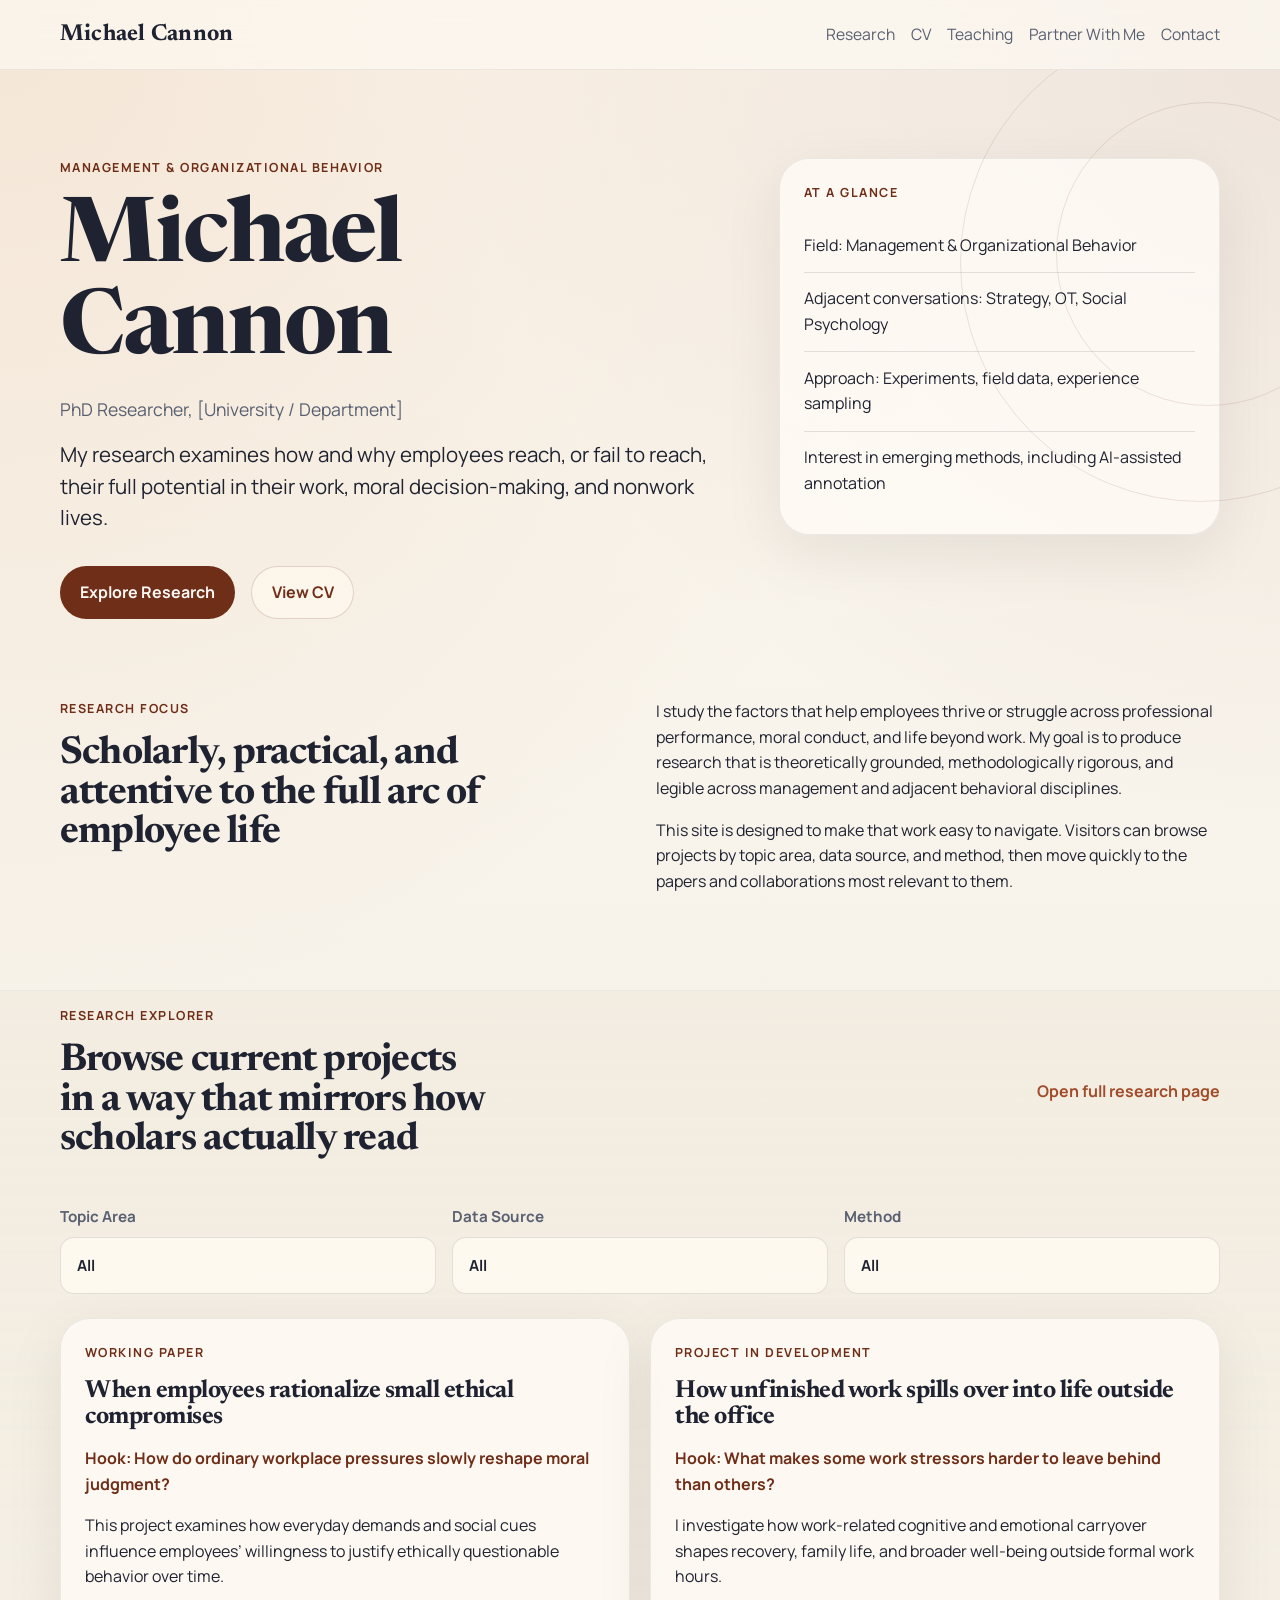
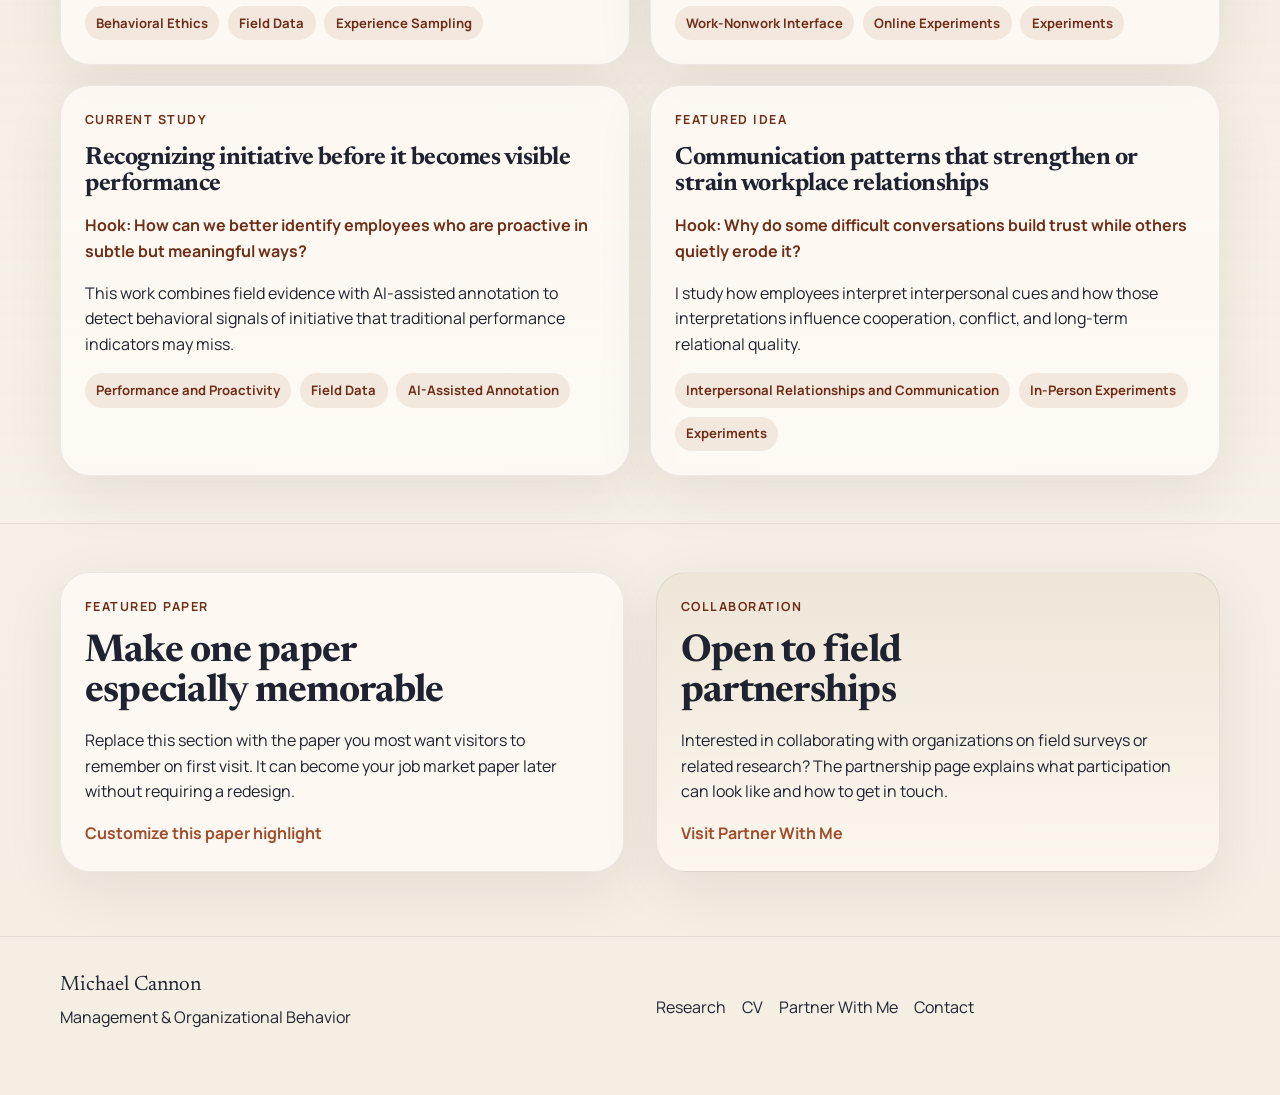
==== index.html @ 0a99ddda "Add files via upload" ====
<!DOCTYPE html>
<html lang="en">
  <head>
    <meta charset="UTF-8" />
    <meta name="viewport" content="width=device-width, initial-scale=1.0" />
    <title>Michael Cannon | Management & Organizational Behavior</title>
    <meta
      name="description"
      content="Academic website for Michael Cannon, a Management and Organizational Behavior scholar studying how employees reach, or fail to reach, their full potential in work and life."
    />
    <link rel="preconnect" href="https://fonts.googleapis.com" />
    <link rel="preconnect" href="https://fonts.gstatic.com" crossorigin />
    <link
      href="https://fonts.googleapis.com/css2?family=Newsreader:opsz,wght@6..72,400;6..72,500;6..72,700&family=Manrope:wght@400;500;600;700&display=swap"
      rel="stylesheet"
    />
    <link rel="stylesheet" href="styles.css" />
  </head>
  <body data-page="home">
    <header class="site-header">
      <div class="container nav-shell">
        <a class="wordmark" href="index.html">Michael Cannon</a>
        <nav class="site-nav" aria-label="Primary">
          <a href="research.html">Research</a>
          <a href="cv.html">CV</a>
          <a href="teaching.html">Teaching</a>
          <a href="partner.html">Partner With Me</a>
          <a href="contact.html">Contact</a>
        </nav>
      </div>
    </header>

    <main>
      <section class="hero">
        <div class="container hero-grid">
          <div class="hero-copy">
            <p class="eyebrow">Management & Organizational Behavior</p>
            <h1>Michael Cannon</h1>
            <p class="hero-affiliation">PhD Researcher, [University / Department]</p>
            <p class="hero-statement">
              My research examines how and why employees reach, or fail to
              reach, their full potential in their work, moral decision-making,
              and nonwork lives.
            </p>
            <div class="hero-actions">
              <a class="button button-primary" href="research.html">Explore Research</a>
              <a class="button button-secondary" href="cv.html">View CV</a>
            </div>
          </div>
          <aside class="hero-panel">
            <p class="panel-label">At a Glance</p>
            <ul class="quick-facts">
              <li>Field: Management & Organizational Behavior</li>
              <li>Adjacent conversations: Strategy, OT, Social Psychology</li>
              <li>Approach: Experiments, field data, experience sampling</li>
              <li>Interest in emerging methods, including AI-assisted annotation</li>
            </ul>
          </aside>
        </div>
        <div class="hero-orbit hero-orbit-one"></div>
        <div class="hero-orbit hero-orbit-two"></div>
      </section>

      <section class="section">
        <div class="container intro-grid">
          <div>
            <p class="section-kicker">Research Focus</p>
            <h2>Scholarly, practical, and attentive to the full arc of employee life</h2>
          </div>
          <div>
            <p>
              I study the factors that help employees thrive or struggle across
              professional performance, moral conduct, and life beyond work. My
              goal is to produce research that is theoretically grounded,
              methodologically rigorous, and legible across management and
              adjacent behavioral disciplines.
            </p>
            <p>
              This site is designed to make that work easy to navigate. Visitors
              can browse projects by topic area, data source, and method, then
              move quickly to the papers and collaborations most relevant to
              them.
            </p>
          </div>
        </div>
      </section>

      <section class="section section-accent">
        <div class="container">
          <div class="section-heading">
            <div>
              <p class="section-kicker">Research Explorer</p>
              <h2>Browse current projects in a way that mirrors how scholars actually read</h2>
            </div>
            <a class="text-link" href="research.html">Open full research page</a>
          </div>

          <div class="filter-toolbar">
            <label>
              Topic Area
              <select data-filter="topic">
                <option value="all">All</option>
                <option value="behavioral-ethics">Behavioral Ethics</option>
                <option value="work-nonwork">Work-Nonwork Interface</option>
                <option value="performance-proactivity">Performance and Proactivity</option>
                <option value="relationships-communication">Interpersonal Relationships and Communication</option>
              </select>
            </label>
            <label>
              Data Source
              <select data-filter="data">
                <option value="all">All</option>
                <option value="field-data">Field Data</option>
                <option value="online-experiments">Online Experiments</option>
                <option value="in-person-experiments">In-Person Experiments</option>
                <option value="archival-data">Archival Data</option>
              </select>
            </label>
            <label>
              Method
              <select data-filter="method">
                <option value="all">All</option>
                <option value="experience-sampling">Experience Sampling</option>
                <option value="experiments">Experiments</option>
                <option value="ai-assisted-annotation">AI-Assisted Annotation</option>
              </select>
            </label>
          </div>

          <div class="card-grid" data-card-grid>
            <article
              class="research-card"
              data-topic="behavioral-ethics"
              data-data="field-data"
              data-method="experience-sampling"
            >
              <p class="card-type">Working Paper</p>
              <h3>When employees rationalize small ethical compromises</h3>
              <p class="card-hook">Hook: How do ordinary workplace pressures slowly reshape moral judgment?</p>
              <p>
                This project examines how everyday demands and social cues influence
                employees’ willingness to justify ethically questionable behavior over time.
              </p>
              <ul class="tag-list">
                <li>Behavioral Ethics</li>
                <li>Field Data</li>
                <li>Experience Sampling</li>
              </ul>
            </article>

            <article
              class="research-card"
              data-topic="work-nonwork"
              data-data="online-experiments"
              data-method="experiments"
            >
              <p class="card-type">Project in Development</p>
              <h3>How unfinished work spills over into life outside the office</h3>
              <p class="card-hook">Hook: What makes some work stressors harder to leave behind than others?</p>
              <p>
                I investigate how work-related cognitive and emotional carryover shapes
                recovery, family life, and broader well-being outside formal work hours.
              </p>
              <ul class="tag-list">
                <li>Work-Nonwork Interface</li>
                <li>Online Experiments</li>
                <li>Experiments</li>
              </ul>
            </article>

            <article
              class="research-card"
              data-topic="performance-proactivity"
              data-data="field-data"
              data-method="ai-assisted-annotation"
            >
              <p class="card-type">Current Study</p>
              <h3>Recognizing initiative before it becomes visible performance</h3>
              <p class="card-hook">Hook: How can we better identify employees who are proactive in subtle but meaningful ways?</p>
              <p>
                This work combines field evidence with AI-assisted annotation to detect
                behavioral signals of initiative that traditional performance indicators may miss.
              </p>
              <ul class="tag-list">
                <li>Performance and Proactivity</li>
                <li>Field Data</li>
                <li>AI-Assisted Annotation</li>
              </ul>
            </article>

            <article
              class="research-card"
              data-topic="relationships-communication"
              data-data="in-person-experiments"
              data-method="experiments"
            >
              <p class="card-type">Featured Idea</p>
              <h3>Communication patterns that strengthen or strain workplace relationships</h3>
              <p class="card-hook">Hook: Why do some difficult conversations build trust while others quietly erode it?</p>
              <p>
                I study how employees interpret interpersonal cues and how those
                interpretations influence cooperation, conflict, and long-term relational quality.
              </p>
              <ul class="tag-list">
                <li>Interpersonal Relationships and Communication</li>
                <li>In-Person Experiments</li>
                <li>Experiments</li>
              </ul>
            </article>
          </div>

          <p class="empty-state" data-empty-state hidden>
            No projects match that exact filter combination yet.
          </p>
        </div>
      </section>

      <section class="section">
        <div class="container two-column">
          <div class="feature-block">
            <p class="section-kicker">Featured Paper</p>
            <h2>Make one paper especially memorable</h2>
            <p>
              Replace this section with the paper you most want visitors to
              remember on first visit. It can become your job market paper later
              without requiring a redesign.
            </p>
            <a class="text-link" href="research.html">Customize this paper highlight</a>
          </div>
          <div class="feature-block muted-block">
            <p class="section-kicker">Collaboration</p>
            <h2>Open to field partnerships</h2>
            <p>
              Interested in collaborating with organizations on field surveys or
              related research? The partnership page explains what participation
              can look like and how to get in touch.
            </p>
            <a class="text-link" href="partner.html">Visit Partner With Me</a>
          </div>
        </div>
      </section>
    </main>

    <footer class="site-footer">
      <div class="container footer-grid">
        <div>
          <p class="footer-name">Michael Cannon</p>
          <p>Management & Organizational Behavior</p>
        </div>
        <div class="footer-links">
          <a href="research.html">Research</a>
          <a href="cv.html">CV</a>
          <a href="partner.html">Partner With Me</a>
          <a href="contact.html">Contact</a>
        </div>
      </div>
    </footer>

    <script src="script.js"></script>
  </body>
</html>
---- styles.css ----
:root {
  --bg: #f6f1e8;
  --surface: rgba(255, 252, 246, 0.78);
  --surface-strong: #fffaf1;
  --surface-muted: #ebe2d2;
  --text: #1f2331;
  --muted: #596071;
  --line: rgba(31, 35, 49, 0.12);
  --accent: #a14d2b;
  --accent-deep: #6f2e18;
  --accent-soft: #d79e6a;
  --shadow: 0 18px 60px rgba(37, 25, 12, 0.08);
  --radius-xl: 30px;
  --radius-lg: 22px;
  --radius-md: 16px;
  --max-width: 1160px;
}

*,
*::before,
*::after {
  box-sizing: border-box;
}

html {
  scroll-behavior: smooth;
}

body {
  margin: 0;
  font-family: "Manrope", sans-serif;
  color: var(--text);
  background:
    radial-gradient(circle at top left, rgba(215, 158, 106, 0.2), transparent 34%),
    radial-gradient(circle at top right, rgba(111, 46, 24, 0.1), transparent 28%),
    linear-gradient(180deg, #fcf8f1 0%, var(--bg) 45%, #f4eee3 100%);
  line-height: 1.6;
}

a {
  color: inherit;
  text-decoration: none;
}

img {
  max-width: 100%;
  display: block;
}

.container {
  width: min(calc(100% - 2rem), var(--max-width));
  margin: 0 auto;
}

.site-header {
  position: sticky;
  top: 0;
  z-index: 10;
  backdrop-filter: blur(16px);
  background: rgba(252, 248, 241, 0.72);
  border-bottom: 1px solid rgba(31, 35, 49, 0.07);
}

.nav-shell {
  display: flex;
  justify-content: space-between;
  align-items: center;
  gap: 1.5rem;
  padding: 1rem 0;
}

.wordmark {
  font-family: "Newsreader", serif;
  font-size: 1.45rem;
  font-weight: 700;
  letter-spacing: 0.01em;
}

.site-nav {
  display: flex;
  flex-wrap: wrap;
  gap: 1rem;
}

.site-nav a {
  color: var(--muted);
  font-size: 0.98rem;
}

.site-nav a[aria-current="page"],
.site-nav a:hover,
.text-link:hover {
  color: var(--accent-deep);
}

.hero,
.page-main {
  position: relative;
}

.hero {
  padding: 5.5rem 0 3rem;
  overflow: hidden;
}

.hero-grid,
.two-column,
.intro-grid,
.footer-grid {
  display: grid;
  gap: 2rem;
}

.hero-grid {
  grid-template-columns: minmax(0, 1.4fr) minmax(300px, 0.9fr);
  align-items: start;
}

.hero-copy {
  position: relative;
  z-index: 1;
}

.eyebrow,
.section-kicker,
.panel-label,
.card-type {
  text-transform: uppercase;
  letter-spacing: 0.12em;
  font-size: 0.78rem;
  font-weight: 700;
  color: var(--accent-deep);
}

h1,
h2,
h3 {
  font-family: "Newsreader", serif;
  font-weight: 700;
  letter-spacing: -0.02em;
  line-height: 1.03;
  margin: 0 0 1rem;
}

h1 {
  font-size: clamp(3.2rem, 7vw, 6rem);
  max-width: 12ch;
}

h2 {
  font-size: clamp(2rem, 3vw, 3.1rem);
  max-width: 18ch;
}

h3 {
  font-size: 1.55rem;
}

p {
  margin: 0 0 1rem;
}

.hero-affiliation,
.page-lede,
.hero-statement {
  max-width: 42rem;
  font-size: 1.1rem;
}

.hero-affiliation {
  color: var(--muted);
  margin-bottom: 1rem;
}

.hero-statement {
  font-size: 1.28rem;
  line-height: 1.55;
}

.hero-actions,
.section-heading,
.footer-links {
  display: flex;
  flex-wrap: wrap;
  gap: 1rem;
  align-items: center;
}

.hero-actions {
  margin-top: 2rem;
}

.button {
  display: inline-flex;
  align-items: center;
  justify-content: center;
  min-height: 3rem;
  padding: 0.8rem 1.2rem;
  border-radius: 999px;
  border: 1px solid transparent;
  font-weight: 700;
  transition: transform 180ms ease, background-color 180ms ease, border-color 180ms ease;
}

.button:hover {
  transform: translateY(-1px);
}

.button-primary {
  background: var(--accent-deep);
  color: #fff9f5;
}

.button-secondary {
  background: rgba(255, 250, 241, 0.6);
  border-color: rgba(111, 46, 24, 0.18);
  color: var(--accent-deep);
}

.hero-panel,
.research-card,
.feature-block {
  background: var(--surface);
  border: 1px solid rgba(31, 35, 49, 0.08);
  box-shadow: var(--shadow);
  border-radius: var(--radius-xl);
}

.hero-panel {
  padding: 1.5rem;
}

.quick-facts,
.tag-list,
.detail-list {
  margin: 0;
  padding: 0;
  list-style: none;
}

.quick-facts li,
.detail-list li {
  padding: 0.85rem 0;
  border-bottom: 1px solid var(--line);
}

.quick-facts li:last-child,
.detail-list li:last-child {
  border-bottom: 0;
}

.section,
.page-hero {
  padding: 2rem 0 4rem;
}

.page-hero {
  padding-top: 4.5rem;
}

.intro-grid,
.two-column,
.footer-grid {
  grid-template-columns: repeat(2, minmax(0, 1fr));
}

.section-accent {
  position: relative;
}

.section-accent::before {
  content: "";
  position: absolute;
  inset: 1rem 0;
  background: linear-gradient(180deg, rgba(235, 226, 210, 0.35), rgba(255, 250, 241, 0.12));
  border-top: 1px solid rgba(31, 35, 49, 0.05);
  border-bottom: 1px solid rgba(31, 35, 49, 0.05);
}

.section-accent .container {
  position: relative;
}

.section-heading {
  justify-content: space-between;
  margin-bottom: 1.75rem;
}

.text-link {
  font-weight: 700;
  color: var(--accent);
}

.filter-toolbar {
  display: grid;
  grid-template-columns: repeat(3, minmax(0, 1fr));
  gap: 1rem;
  margin-bottom: 1.5rem;
}

.filter-toolbar label {
  display: grid;
  gap: 0.5rem;
  font-size: 0.95rem;
  font-weight: 700;
  color: var(--muted);
}

.filter-toolbar select {
  appearance: none;
  width: 100%;
  padding: 0.95rem 1rem;
  border-radius: 14px;
  border: 1px solid rgba(31, 35, 49, 0.12);
  background: rgba(255, 250, 241, 0.9);
  color: var(--text);
  font: inherit;
}

.card-grid {
  display: grid;
  grid-template-columns: repeat(2, minmax(0, 1fr));
  gap: 1.25rem;
}

.research-card,
.feature-block {
  padding: 1.5rem;
}

.research-card {
  transition: transform 180ms ease, border-color 180ms ease;
}

.research-card:hover {
  transform: translateY(-4px);
  border-color: rgba(111, 46, 24, 0.22);
}

.card-hook {
  color: var(--accent-deep);
  font-weight: 700;
}

.tag-list {
  display: flex;
  flex-wrap: wrap;
  gap: 0.55rem;
  margin-top: 1rem;
}

.tag-list li {
  padding: 0.42rem 0.7rem;
  border-radius: 999px;
  background: rgba(161, 77, 43, 0.1);
  color: var(--accent-deep);
  font-size: 0.82rem;
  font-weight: 700;
}

.muted-block {
  background: linear-gradient(180deg, rgba(235, 226, 210, 0.72), rgba(255, 250, 241, 0.72));
}

.empty-state {
  margin-top: 1rem;
  color: var(--muted);
}

.site-footer {
  padding: 2rem 0 3rem;
  border-top: 1px solid rgba(31, 35, 49, 0.08);
}

.footer-grid {
  align-items: center;
}

.footer-name {
  font-family: "Newsreader", serif;
  font-size: 1.3rem;
  margin-bottom: 0.2rem;
}

.hero-orbit {
  position: absolute;
  border-radius: 999px;
  border: 1px solid rgba(111, 46, 24, 0.12);
}

.hero-orbit-one {
  width: 19rem;
  height: 19rem;
  right: -5rem;
  top: 2rem;
}

.hero-orbit-two {
  width: 30rem;
  height: 30rem;
  right: -10rem;
  top: -3rem;
}

@media (max-width: 900px) {
  .hero-grid,
  .intro-grid,
  .two-column,
  .footer-grid,
  .card-grid,
  .filter-toolbar {
    grid-template-columns: 1fr;
  }

  .hero {
    padding-top: 4rem;
  }

  h1 {
    max-width: none;
  }

  .site-header {
    position: static;
  }

  .nav-shell {
    align-items: flex-start;
    flex-direction: column;
  }
}
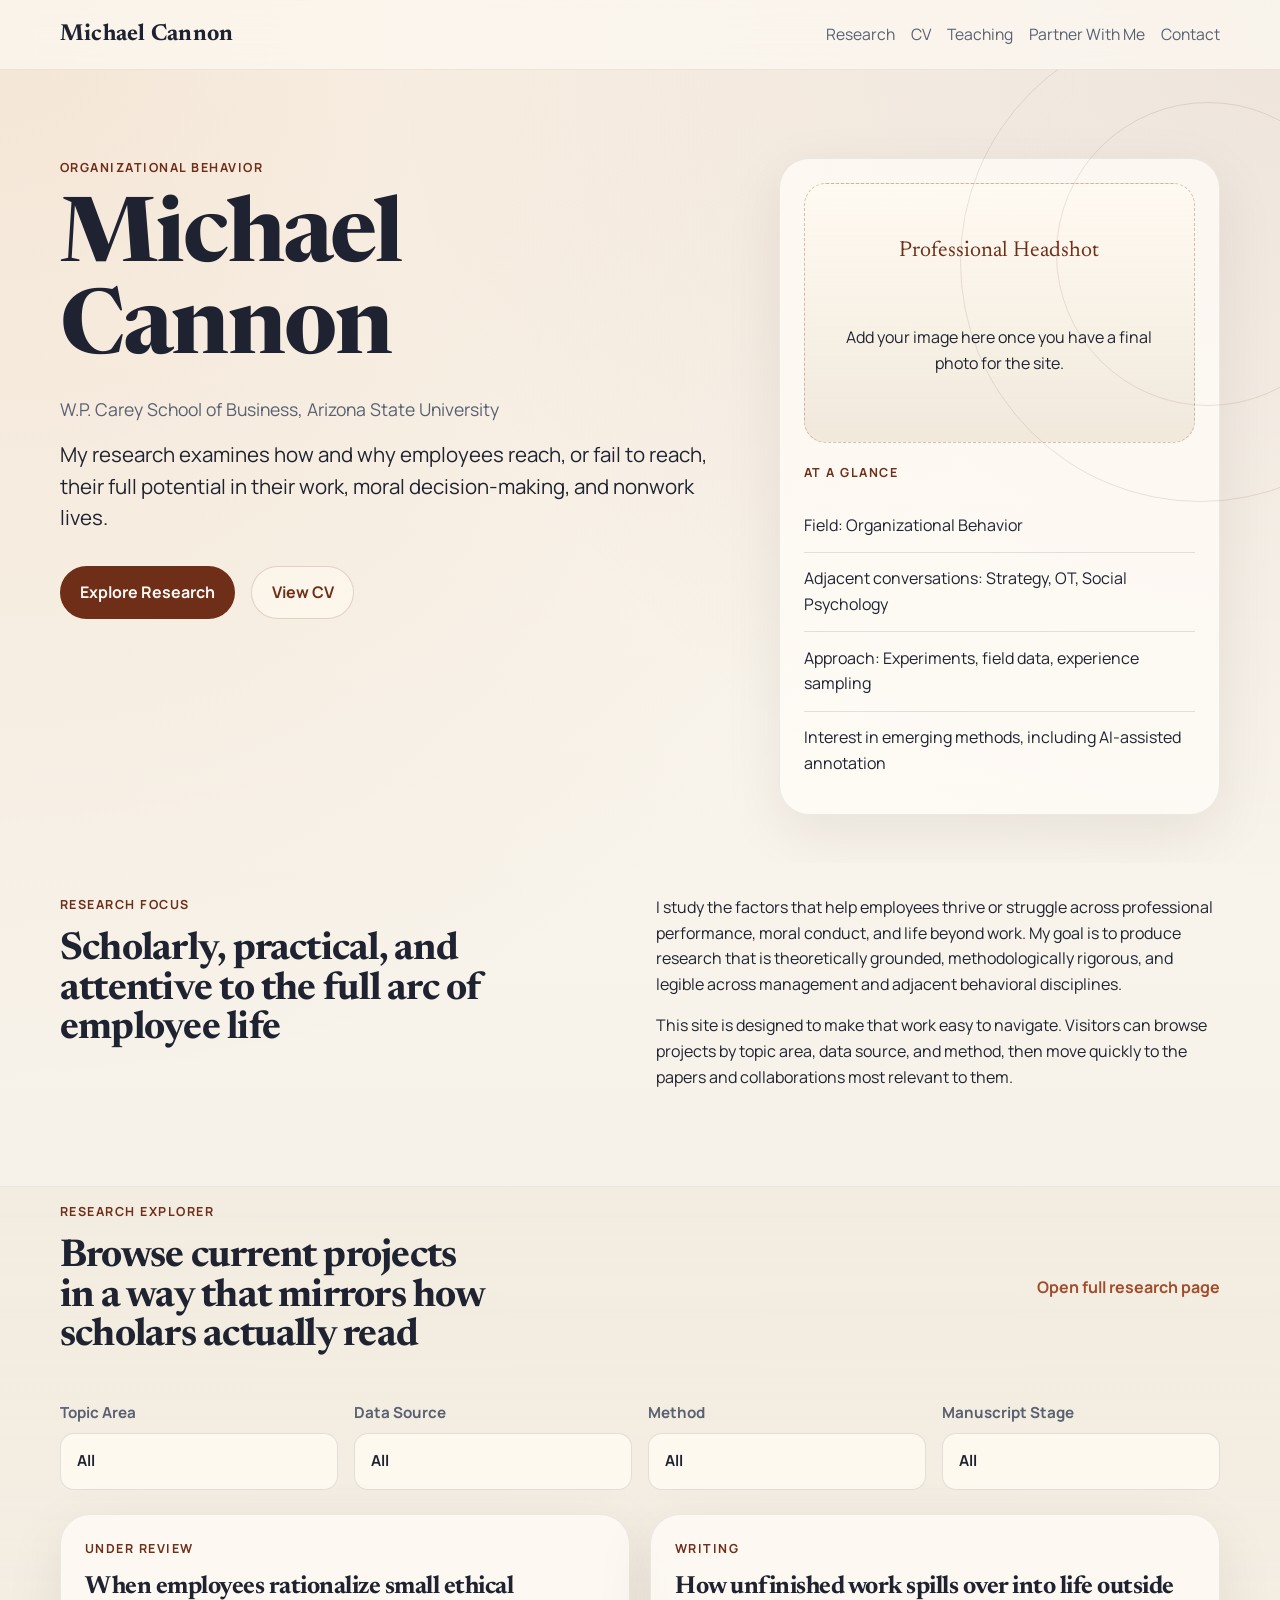
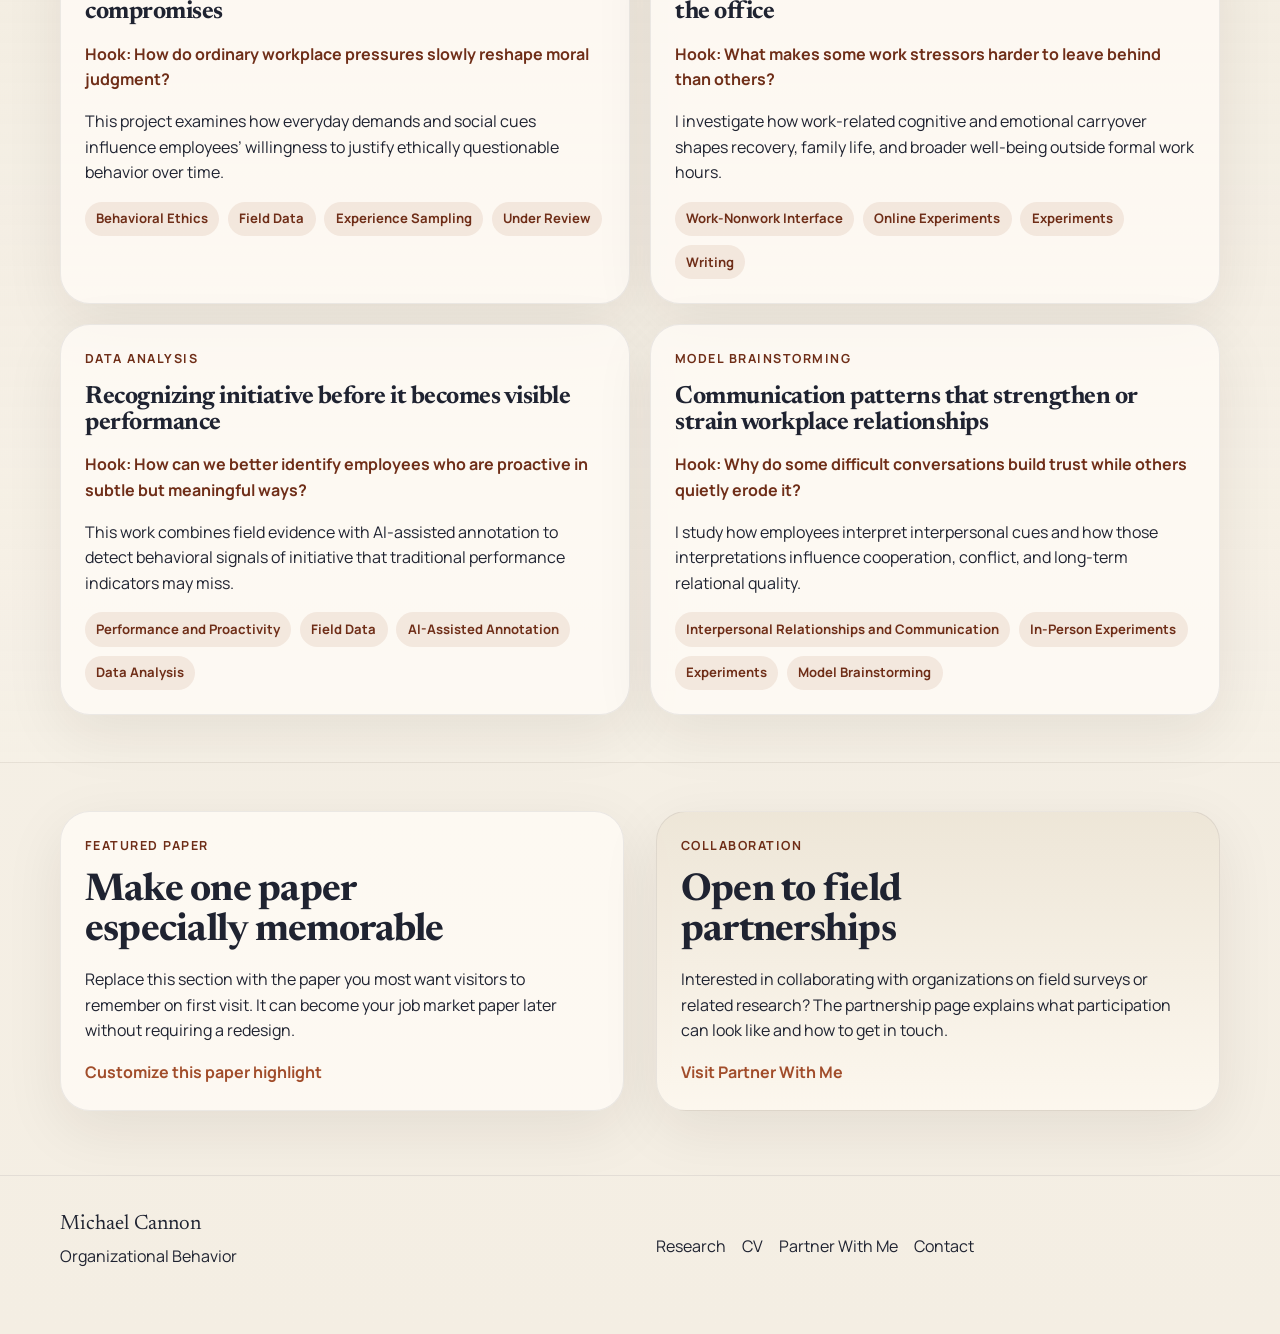
==== commit 4d426119: "Add files via upload" ====
--- a/index.html
+++ b/index.html
@@ -3,10 +3,10 @@
   <head>
     <meta charset="UTF-8" />
     <meta name="viewport" content="width=device-width, initial-scale=1.0" />
-    <title>Michael Cannon | Management & Organizational Behavior</title>
+    <title>Michael Cannon | Organizational Behavior</title>
     <meta
       name="description"
-      content="Academic website for Michael Cannon, a Management and Organizational Behavior scholar studying how employees reach, or fail to reach, their full potential in work and life."
+      content="Academic website for Michael Cannon, an Organizational Behavior scholar studying how employees reach, or fail to reach, their full potential in work and life."
     />
     <link rel="preconnect" href="https://fonts.googleapis.com" />
     <link rel="preconnect" href="https://fonts.gstatic.com" crossorigin />
@@ -34,9 +34,9 @@
       <section class="hero">
         <div class="container hero-grid">
           <div class="hero-copy">
-            <p class="eyebrow">Management & Organizational Behavior</p>
+            <p class="eyebrow">Organizational Behavior</p>
             <h1>Michael Cannon</h1>
-            <p class="hero-affiliation">PhD Researcher, [University / Department]</p>
+            <p class="hero-affiliation">W.P. Carey School of Business, Arizona State University</p>
             <p class="hero-statement">
               My research examines how and why employees reach, or fail to
               reach, their full potential in their work, moral decision-making,
@@ -48,9 +48,13 @@
             </div>
           </div>
           <aside class="hero-panel">
+            <div class="headshot-placeholder">
+              <p class="headshot-label">Professional Headshot</p>
+              <p>Add your image here once you have a final photo for the site.</p>
+            </div>
             <p class="panel-label">At a Glance</p>
             <ul class="quick-facts">
-              <li>Field: Management & Organizational Behavior</li>
+              <li>Field: Organizational Behavior</li>
               <li>Adjacent conversations: Strategy, OT, Social Psychology</li>
               <li>Approach: Experiments, field data, experience sampling</li>
               <li>Interest in emerging methods, including AI-assisted annotation</li>
@@ -125,6 +129,21 @@
                 <option value="ai-assisted-annotation">AI-Assisted Annotation</option>
               </select>
             </label>
+            <label>
+              Manuscript Stage
+              <select data-filter="stage">
+                <option value="all">All</option>
+                <option value="published">Published</option>
+                <option value="conditionally-accepted">Conditionally Accepted</option>
+                <option value="r-and-r">R&amp;R</option>
+                <option value="under-review">Under Review</option>
+                <option value="preparing-for-submission">Preparing for Submission</option>
+                <option value="writing">Writing</option>
+                <option value="data-analysis">Data Analysis</option>
+                <option value="data-collection">Data Collection</option>
+                <option value="model-brainstorming">Model Brainstorming</option>
+              </select>
+            </label>
           </div>
 
           <div class="card-grid" data-card-grid>
@@ -133,8 +152,9 @@
               data-topic="behavioral-ethics"
               data-data="field-data"
               data-method="experience-sampling"
-            >
-              <p class="card-type">Working Paper</p>
+              data-stage="under-review"
+            >
+              <p class="card-type">Under Review</p>
               <h3>When employees rationalize small ethical compromises</h3>
               <p class="card-hook">Hook: How do ordinary workplace pressures slowly reshape moral judgment?</p>
               <p>
@@ -145,6 +165,7 @@
                 <li>Behavioral Ethics</li>
                 <li>Field Data</li>
                 <li>Experience Sampling</li>
+                <li>Under Review</li>
               </ul>
             </article>
 
@@ -153,8 +174,9 @@
               data-topic="work-nonwork"
               data-data="online-experiments"
               data-method="experiments"
-            >
-              <p class="card-type">Project in Development</p>
+              data-stage="writing"
+            >
+              <p class="card-type">Writing</p>
               <h3>How unfinished work spills over into life outside the office</h3>
               <p class="card-hook">Hook: What makes some work stressors harder to leave behind than others?</p>
               <p>
@@ -165,6 +187,7 @@
                 <li>Work-Nonwork Interface</li>
                 <li>Online Experiments</li>
                 <li>Experiments</li>
+                <li>Writing</li>
               </ul>
             </article>
 
@@ -173,8 +196,9 @@
               data-topic="performance-proactivity"
               data-data="field-data"
               data-method="ai-assisted-annotation"
-            >
-              <p class="card-type">Current Study</p>
+              data-stage="data-analysis"
+            >
+              <p class="card-type">Data Analysis</p>
               <h3>Recognizing initiative before it becomes visible performance</h3>
               <p class="card-hook">Hook: How can we better identify employees who are proactive in subtle but meaningful ways?</p>
               <p>
@@ -185,6 +209,7 @@
                 <li>Performance and Proactivity</li>
                 <li>Field Data</li>
                 <li>AI-Assisted Annotation</li>
+                <li>Data Analysis</li>
               </ul>
             </article>
 
@@ -193,8 +218,9 @@
               data-topic="relationships-communication"
               data-data="in-person-experiments"
               data-method="experiments"
-            >
-              <p class="card-type">Featured Idea</p>
+              data-stage="model-brainstorming"
+            >
+              <p class="card-type">Model Brainstorming</p>
               <h3>Communication patterns that strengthen or strain workplace relationships</h3>
               <p class="card-hook">Hook: Why do some difficult conversations build trust while others quietly erode it?</p>
               <p>
@@ -205,6 +231,7 @@
                 <li>Interpersonal Relationships and Communication</li>
                 <li>In-Person Experiments</li>
                 <li>Experiments</li>
+                <li>Model Brainstorming</li>
               </ul>
             </article>
           </div>
@@ -245,7 +272,7 @@
       <div class="container footer-grid">
         <div>
           <p class="footer-name">Michael Cannon</p>
-          <p>Management & Organizational Behavior</p>
+          <p>Organizational Behavior</p>
         </div>
         <div class="footer-links">
           <a href="research.html">Research</a>
--- a/styles.css
+++ b/styles.css
@@ -230,6 +230,26 @@
   padding: 1.5rem;
 }
 
+.headshot-placeholder {
+  display: grid;
+  place-items: center;
+  min-height: 260px;
+  margin-bottom: 1.25rem;
+  padding: 1.5rem;
+  border-radius: 22px;
+  border: 1px dashed rgba(111, 46, 24, 0.28);
+  background:
+    linear-gradient(180deg, rgba(255, 250, 241, 0.9), rgba(235, 226, 210, 0.7));
+  text-align: center;
+}
+
+.headshot-label {
+  margin-bottom: 0.4rem;
+  font-family: "Newsreader", serif;
+  font-size: 1.35rem;
+  color: var(--accent-deep);
+}
+
 .quick-facts,
 .tag-list,
 .detail-list {
@@ -293,7 +313,7 @@
 
 .filter-toolbar {
   display: grid;
-  grid-template-columns: repeat(3, minmax(0, 1fr));
+  grid-template-columns: repeat(4, minmax(0, 1fr));
   gap: 1rem;
   margin-bottom: 1.5rem;
 }
